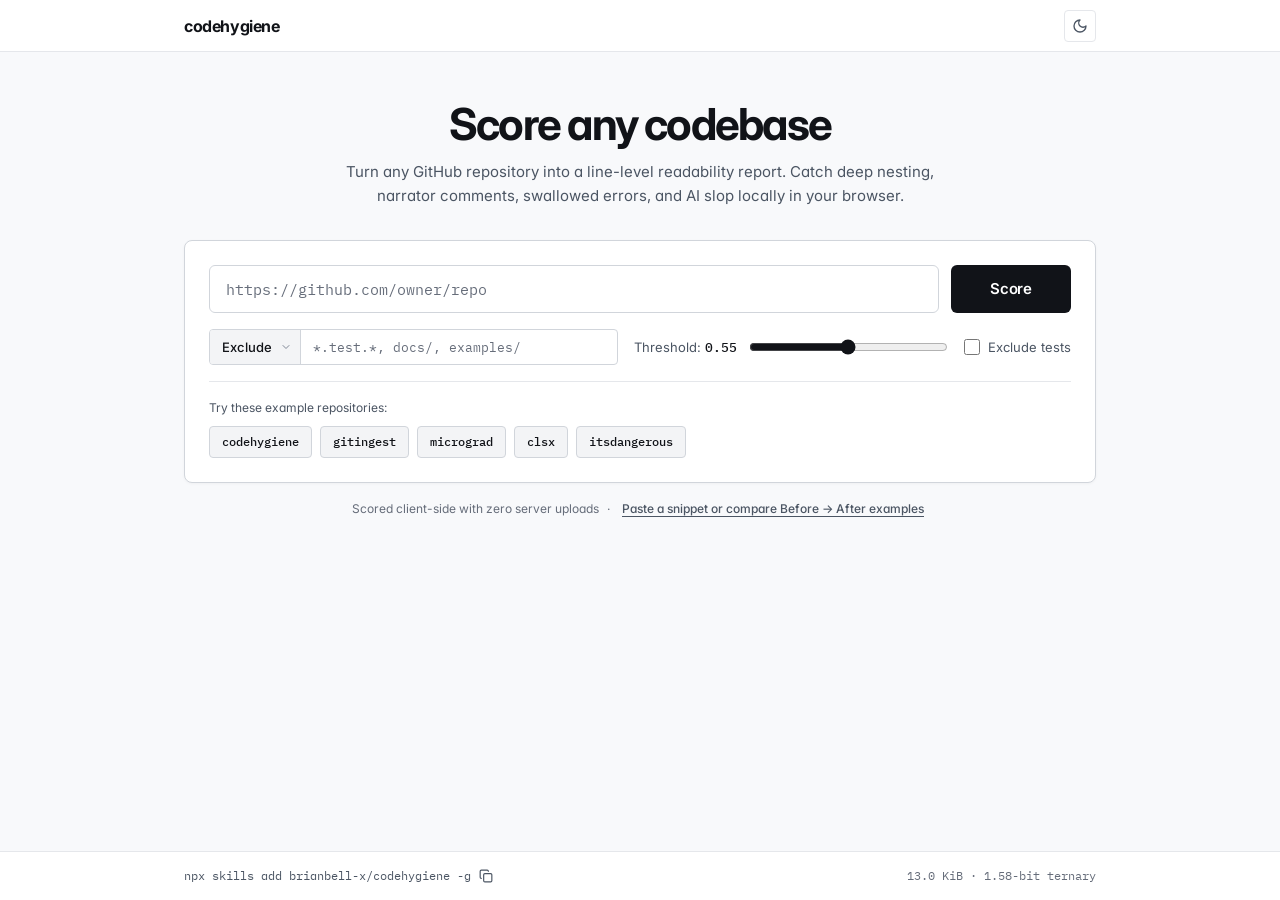
==== docs/index.html @ 423c7e1f "Compile v0.4 ternary circuits (13.0 KiB) and add GitHub Pages codebase scorer" ====
<!doctype html>
<html lang="en">
  <head>
    <meta charset="utf-8" />
    <meta name="viewport" content="width=device-width, initial-scale=1" />
    <meta name="color-scheme" content="light dark" />
    <title>codehygiene — Score any codebase</title>
    <meta
      name="description"
      content="Score any public GitHub repository or source file for readability and AI slop in your browser with a 13.0 KiB 1.58-bit ternary neural model."
    />
    <script>
      (function () {
        var saved = null;
        try {
          saved = localStorage.getItem("ch-theme");
        } catch (_) {}
        var dark =
          saved === "dark" ||
          (!saved && window.matchMedia("(prefers-color-scheme: dark)").matches);
        document.documentElement.setAttribute("data-theme", dark ? "dark" : "light");
        if (new URLSearchParams(window.location.search).get("repo")) {
          document.documentElement.setAttribute("data-boot-repo", "1");
        }
      })();
    </script>
    <link rel="preconnect" href="https://fonts.googleapis.com" />
    <link rel="preconnect" href="https://fonts.gstatic.com" crossorigin />
    <link
      href="https://fonts.googleapis.com/css2?family=IBM+Plex+Mono:wght@400;500&family=Inter:wght@400;500;600;700&display=swap"
      rel="stylesheet"
    />
    <link rel="stylesheet" href="./tokens.css" />
    <link rel="stylesheet" href="./styles.css" />
  </head>
  <body>
    <div class="page-shell">
      <header class="topbar">
        <div class="topbar-inner">
          <a
            class="wordmark-link"
            href="https://github.com/brianbell-x/codehygiene"
            target="_blank"
            rel="noopener noreferrer"
          >codehygiene</a>

          <button
            type="button"
            class="icon-btn"
            id="theme-toggle-btn"
            aria-label="Toggle color theme"
          >
            <svg
              class="icon-sun"
              width="16"
              height="16"
              viewBox="0 0 24 24"
              fill="none"
              stroke="currentColor"
              stroke-width="2"
              stroke-linecap="round"
              stroke-linejoin="round"
              aria-hidden="true"
            >
              <circle cx="12" cy="12" r="4"></circle>
              <path d="M12 2v2M12 20v2M4.93 4.93l1.41 1.41M17.66 17.66l1.41 1.41M2 12h2M20 12h2M6.34 17.66l-1.41 1.41M19.07 4.93l-1.41 1.41"></path>
            </svg>
            <svg
              class="icon-moon"
              width="16"
              height="16"
              viewBox="0 0 24 24"
              fill="none"
              stroke="currentColor"
              stroke-width="2"
              stroke-linecap="round"
              stroke-linejoin="round"
              aria-hidden="true"
            >
              <path d="M12 3a6 6 0 0 0 9 9 9 9 0 1 1-9-9Z"></path>
            </svg>
          </button>
        </div>
      </header>

      <main class="page-main">
        <section class="hero-section" id="hero-section">
          <h1 class="hero-title">Score any codebase</h1>
          <p class="hero-subtitle">
            Turn any GitHub repository into a line-level readability report. Catch deep
            nesting, narrator comments, swallowed errors, and AI slop locally in your browser.
          </p>
        </section>

        <section class="ingest-card" aria-label="Repository input">
          <form id="repo-form" role="search" novalidate>
            <div class="ingest-primary-row">
              <div class="repo-input-wrap">
                <input
                  type="text"
                  inputmode="url"
                  size="1"
                  class="repo-input"
                  id="repo-input"
                  placeholder="https://github.com/owner/repo"
                  aria-label="GitHub repository URL or owner/repo"
                  spellcheck="false"
                  autocapitalize="off"
                  autocomplete="off"
                  autocorrect="off"
                />
                <button
                  type="button"
                  class="input-clear-btn"
                  id="repo-clear-btn"
                  aria-label="Clear repository"
                  title="Clear repository"
                  hidden
                >
                  <svg
                    width="14"
                    height="14"
                    viewBox="0 0 24 24"
                    fill="none"
                    stroke="currentColor"
                    stroke-width="2"
                    stroke-linecap="round"
                    stroke-linejoin="round"
                    aria-hidden="true"
                  >
                    <path d="M18 6 6 18M6 6l12 12"></path>
                  </svg>
                </button>
              </div>

              <button type="submit" class="primary-btn" id="repo-submit-btn">
                Score
              </button>
            </div>

            <div class="ingest-options-row">
              <div class="pattern-group">
                <select
                  id="filter-mode"
                  class="pattern-select"
                  aria-label="Path filter mode"
                >
                  <option value="exclude">Exclude</option>
                  <option value="include">Include</option>
                </select>
                <input
                  type="text"
                  size="1"
                  id="filter-pattern"
                  class="pattern-input"
                  placeholder="*.test.*, docs/, examples/"
                  aria-label="Comma-separated glob or path patterns"
                  spellcheck="false"
                  autocapitalize="off"
                  autocomplete="off"
                />
              </div>

              <div class="threshold-group">
                <label for="threshold-range" class="option-label">
                  Threshold: <strong class="mono-strong" id="threshold-val">0.55</strong>
                </label>
                <input
                  type="range"
                  class="native-range"
                  id="threshold-range"
                  min="0.25"
                  max="0.85"
                  step="0.05"
                  value="0.55"
                />
              </div>

              <label class="inline-check" for="exclude-tests-check">
                <input type="checkbox" id="exclude-tests-check" />
                <span>Exclude tests</span>
              </label>
            </div>

            <div class="ingest-examples-row">
              <span class="examples-label">Try these example repositories:</span>
              <div class="examples-chips" id="example-repo-chips"></div>
            </div>

            <p class="repo-error" id="repo-error" role="alert" hidden></p>
          </form>

          <div class="card-progress" id="topbar-progress" hidden aria-hidden="true">
            <div class="card-progress-fill" id="topbar-progress-fill"></div>
          </div>
          <span class="sr-only" id="repo-live-region" aria-live="polite"></span>
        </section>

        <div class="helper-line" id="helper-line">
          <span>Scored client-side with zero server uploads</span>
          <span class="helper-sep" aria-hidden="true">·</span>
          <button type="button" class="text-link-btn" id="toggle-snippet-btn">
            Paste a snippet or compare Before → After examples
          </button>
        </div>

        <section
          class="results-card"
          id="repo-results-card"
          aria-label="Repository hygiene summary"
          hidden
        >
          <div class="results-top-grid">
            <div class="summary-col">
              <div class="section-head">
                <h2 class="section-title">Summary</h2>
                <a
                  id="repo-ext-link"
                  class="ext-repo-link"
                  href="https://github.com/brianbell-x/codehygiene"
                  target="_blank"
                  rel="noopener noreferrer"
                >owner/repo ↗</a>
              </div>

              <div class="summary-well">
                <div class="score-line">
                  <span class="score-num" id="repo-hero-score">—</span>
                  <span class="score-archetype" id="repo-meta-summary">—</span>
                </div>

                <div class="dims-grid" id="repo-subscores-body"></div>

                <div class="repo-kinds-section">
                  <div class="block-head">
                    <span class="block-title" id="repo-diag-heading">Issues by kind</span>
                  </div>
                  <div class="diag-list" id="repo-kind-list"></div>
                </div>
              </div>

              <div class="summary-actions">
                <button type="button" class="secondary-btn" id="copy-prompt-btn">
                  <span class="copy-icon-slot" aria-hidden="true">
                    <svg
                      class="icon-copy"
                      width="14"
                      height="14"
                      viewBox="0 0 24 24"
                      fill="none"
                      stroke="currentColor"
                      stroke-width="2"
                      stroke-linecap="round"
                      stroke-linejoin="round"
                    >
                      <rect width="14" height="14" x="8" y="8" rx="2" ry="2"></rect>
                      <path d="M4 16c-1.1 0-2-.9-2-2V4c0-1.1.9-2 2-2h10c1.1 0 2 .9 2 2"></path>
                    </svg>
                    <svg
                      class="icon-check"
                      width="14"
                      height="14"
                      viewBox="0 0 24 24"
                      fill="none"
                      stroke="currentColor"
                      stroke-width="2"
                      stroke-linecap="round"
                      stroke-linejoin="round"
                    >
                      <path d="M20 6 9 17l-5-5"></path>
                    </svg>
                  </span>
                  <span>Copy fix prompt</span>
                </button>

                <button type="button" class="secondary-btn" id="repo-share-btn">
                  <span class="copy-icon-slot" aria-hidden="true">
                    <svg
                      class="icon-copy"
                      width="14"
                      height="14"
                      viewBox="0 0 24 24"
                      fill="none"
                      stroke="currentColor"
                      stroke-width="2"
                      stroke-linecap="round"
                      stroke-linejoin="round"
                    >
                      <path d="M10 13a5 5 0 0 0 7.54.54l3-3a5 5 0 0 0-7.07-7.07l-1.72 1.71"></path>
                      <path d="M14 11a5 5 0 0 0-7.54-.54l-3 3a5 5 0 0 0 7.07 7.07l1.71-1.71"></path>
                    </svg>
                    <svg
                      class="icon-check"
                      width="14"
                      height="14"
                      viewBox="0 0 24 24"
                      fill="none"
                      stroke="currentColor"
                      stroke-width="2"
                      stroke-linecap="round"
                      stroke-linejoin="round"
                    >
                      <path d="M20 6 9 17l-5-5"></path>
                    </svg>
                  </span>
                  <span>Copy link</span>
                </button>
              </div>
            </div>

            <div class="files-col">
              <div class="section-head">
                <h2 class="section-title">Directory &amp; file scores</h2>
                <span class="section-meta" id="repo-files-meta">—</span>
              </div>

              <div class="files-well" id="repo-file-list"></div>
            </div>
          </div>
        </section>

        <section
          class="workbench-card"
          id="workbench-card"
          aria-label="Source file inspector"
          hidden
        >
          <div class="control-bar">
            <div class="example-cluster">
              <select
                class="example-select"
                id="example-select"
                aria-label="Active source file"
              ></select>
              <span class="file-score-pill" id="active-file-pill">0.00</span>
              <button type="button" class="ghost-btn reset-btn" id="reset-btn" hidden>
                Reset
              </button>
            </div>

            <div class="seg-track" id="example-tabs" role="tablist" aria-label="Code state">
              <button
                type="button"
                role="tab"
                aria-selected="true"
                class="seg-btn"
                id="tab-before"
                data-mode="before"
              >
                <span id="before-label">Before</span>
                <span class="seg-score" id="before-score-pill">0.00</span>
              </button>
              <button
                type="button"
                role="tab"
                aria-selected="false"
                class="seg-btn"
                id="tab-after"
                data-mode="after"
              >
                <span>After</span>
                <span class="seg-score" id="after-score-pill">0.00</span>
              </button>
              <button
                type="button"
                role="tab"
                aria-selected="false"
                class="seg-btn"
                id="tab-diff"
                data-mode="diff"
              >
                Diff
              </button>
            </div>

            <div class="issue-stepper" id="issue-stepper" hidden>
              <button
                type="button"
                class="ghost-btn"
                id="prev-issue-btn"
                aria-label="Previous issue (K)"
                title="Previous issue (K)"
              >
                ↑ Prev
              </button>
              <button
                type="button"
                class="ghost-btn"
                id="next-issue-btn"
                aria-label="Next issue (J)"
                title="Next issue (J)"
              >
                ↓ Next
              </button>
            </div>
          </div>

          <div class="workbench-grid">
            <div class="editor-pane">
              <div class="editor-well" id="editor-view">
                <div class="editor-gutter" id="editor-gutter" aria-hidden="true"></div>
                <div class="editor-stage">
                  <pre class="code-mirror" id="code-mirror" aria-hidden="true"></pre>
                  <textarea
                    class="code-input"
                    id="code-input"
                    aria-label="Source code editor"
                    placeholder="Paste Python, TypeScript, JS, Rust, Go, C/C++, Java, C#, Zig, or Lua..."
                    spellcheck="false"
                    autocapitalize="off"
                    autocomplete="off"
                    autocorrect="off"
                  ></textarea>
                </div>
              </div>

              <div class="diff-well" id="diff-view" hidden>
                <div class="diff-scroll" id="diff-body"></div>
              </div>
            </div>

            <aside class="inspector" aria-label="Line diagnostics">
              <div class="panel-block" id="snippet-score-block">
                <div class="score-line">
                  <span class="score-num" id="hero-score">—</span>
                  <span class="score-archetype" id="archetype-summary">—</span>
                </div>
                <div class="dims-grid snippet-dims" id="subscores-body"></div>
              </div>

              <div class="panel-block diag-block">
                <div class="block-head">
                  <span class="block-title" id="diag-count-text">Diagnostics</span>
                  <span class="key-hint" id="diag-hint-text">J/K</span>
                </div>
                <div class="diag-list" id="diag-list"></div>
              </div>

              <details class="fold-block" id="xray-details">
                <summary class="fold-summary">RL reward &amp; Circuit X-ray</summary>
                <div class="fold-body">
                  <label class="check-row" for="tests-checkbox">
                    <input type="checkbox" id="tests-checkbox" checked />
                    <span>Unit tests passing</span>
                  </label>
                  <div class="control-row">
                    <span class="control-label">RL reward</span>
                    <span class="mono-val" id="rl-reward-val">1.000</span>
                  </div>
                  <code class="formula-note">
                    tests ? 1 + 0.25 * 0.5 * (score + rl_hygiene) : 0
                  </code>

                  <div class="seg-track xray-tabs" role="tablist" aria-label="Circuit layer">
                    <button
                      type="button"
                      role="tab"
                      aria-selected="true"
                      class="seg-btn"
                      id="tab-mask"
                      data-xray="mask"
                    >
                      Block 0 mask
                    </button>
                    <button
                      type="button"
                      role="tab"
                      aria-selected="false"
                      class="seg-btn"
                      id="tab-probs"
                      data-xray="probs"
                    >
                      Block 3 probs
                    </button>
                  </div>
                  <div id="xray-body"></div>
                </div>
              </details>
            </aside>
          </div>
        </section>
      </main>

      <footer class="statusbar">
        <div class="statusbar-inner">
          <button
            type="button"
            class="install-cmd"
            id="copy-install-btn"
            aria-label="Copy npx skills install command"
          >
            <code>npx skills add brianbell-x/codehygiene -g</code>
            <span class="copy-icon-slot" aria-hidden="true">
              <svg
                class="icon-copy"
                width="14"
                height="14"
                viewBox="0 0 24 24"
                fill="none"
                stroke="currentColor"
                stroke-width="2"
                stroke-linecap="round"
                stroke-linejoin="round"
              >
                <rect width="14" height="14" x="8" y="8" rx="2" ry="2"></rect>
                <path d="M4 16c-1.1 0-2-.9-2-2V4c0-1.1.9-2 2-2h10c1.1 0 2 .9 2 2"></path>
              </svg>
              <svg
                class="icon-check"
                width="14"
                height="14"
                viewBox="0 0 24 24"
                fill="none"
                stroke="currentColor"
                stroke-width="2"
                stroke-linecap="round"
                stroke-linejoin="round"
              >
                <path d="M20 6 9 17l-5-5"></path>
              </svg>
            </span>
          </button>

          <span class="status-meta" id="model-meta-text">
            13.0 KiB · 1.58-bit ternary
          </span>
        </div>
      </footer>
    </div>

    <script type="module" src="./app.js"></script>
  </body>
</html>
---- docs/tokens.css ----
:root {
  color-scheme: light;

  /* Neutral Canvas, Elevated Card, Recessed Code Well */
  --bg-canvas: #f8f9fb;
  --bg-card: #ffffff;
  --bg-editor: #ffffff;
  --bg-subtle: #f3f4f6;
  --bg-hover: #e5e7eb;
  --bg-raised: #ffffff;
  --border: #e5e7eb;
  --border-strong: #d1d5db;

  /* Primary Action Button (Inverted Ink) */
  --btn-primary-bg: #111318;
  --btn-primary-hover: #262a33;
  --btn-primary-ink: #ffffff;

  /* Neutral Ink Hierarchy (WCAG AA >= 5.2:1) */
  --ink: #111318;
  --ink-secondary: #4b5563;
  --ink-muted: #666d7a;
  --ink-faint: #d1d5db;

  /* Single Semantic Red; Green Reserved for Diff Additions & Copy Checks */
  --red: #dc2626;
  --bg-error: rgba(220, 38, 38, 0.06);
  --border-error: rgba(220, 38, 38, 0.28);
  --bg-line-focus: rgba(17, 19, 24, 0.045);
  --bg-selection: rgba(17, 19, 24, 0.12);
  --bg-diff-del: rgba(220, 38, 38, 0.07);
  --bg-diff-del-word: rgba(220, 38, 38, 0.18);
  --bg-diff-add: rgba(22, 163, 74, 0.08);
  --bg-diff-add-word: rgba(22, 163, 74, 0.2);
  --green-diff: #15803d;

  --squiggle-wave: url("data:image/svg+xml,%3Csvg xmlns='http://www.w3.org/2000/svg' width='8' height='4' viewBox='0 0 8 4'%3E%3Cpath d='M0 3 Q2 0.6 4 3 T8 3' fill='none' stroke='%23dc2626' stroke-width='1.15' stroke-linecap='round'/%3E%3C/svg%3E");

  /* Two Type Families, Coherent Scale */
  --font-sans: "Inter", -apple-system, BlinkMacSystemFont, "Segoe UI", sans-serif;
  --font-mono: "IBM Plex Mono", ui-monospace, SFMono-Regular, Menlo, Consolas, monospace;

  --text-xs: 12px;
  --text-sm: 13px;
  --text-base: 15px;
  --text-score: 32px;
  --text-hero: 44px;

  --container-max: 960px;
  --radius-sm: 4px;
  --radius-md: 6px;
  --radius-lg: 8px;
  --shadow-card: 0 1px 3px rgba(17, 19, 24, 0.04);
  --shadow-seg: 0 1px 2px rgba(0, 0, 0, 0.06), 0 0 0 1px rgba(0, 0, 0, 0.05);
}

:root[data-theme="dark"] {
  color-scheme: dark;

  /* Deep Canvas, Stepped Card, Crisp Recessed Wells */
  --bg-canvas: #090b0e;
  --bg-card: #11141a;
  --bg-editor: #0c0e12;
  --bg-subtle: #171b22;
  --bg-hover: #20252f;
  --bg-raised: #272d38;
  --border: rgba(255, 255, 255, 0.085);
  --border-strong: rgba(255, 255, 255, 0.16);

  /* Primary Action Button (Inverted Crisp Light) */
  --btn-primary-bg: #eceef2;
  --btn-primary-hover: #ffffff;
  --btn-primary-ink: #0c0e12;

  /* Crisp Neutral Ink Hierarchy (WCAG AA >= 5.3:1) */
  --ink: #eceef2;
  --ink-secondary: #9ca3b0;
  --ink-muted: #7f8796;
  --ink-faint: #2c313c;

  --red: #f87171;
  --bg-error: rgba(248, 113, 113, 0.09);
  --border-error: rgba(248, 113, 113, 0.32);
  --bg-line-focus: rgba(255, 255, 255, 0.05);
  --bg-selection: rgba(255, 255, 255, 0.16);
  --bg-diff-del: rgba(248, 113, 113, 0.1);
  --bg-diff-del-word: rgba(248, 113, 113, 0.24);
  --bg-diff-add: rgba(74, 222, 128, 0.09);
  --bg-diff-add-word: rgba(74, 222, 128, 0.22);
  --green-diff: #4ade80;

  --squiggle-wave: url("data:image/svg+xml,%3Csvg xmlns='http://www.w3.org/2000/svg' width='8' height='4' viewBox='0 0 8 4'%3E%3Cpath d='M0 3 Q2 0.6 4 3 T8 3' fill='none' stroke='%23f87171' stroke-width='1.15' stroke-linecap='round'/%3E%3C/svg%3E");

  --shadow-card: 0 1px 3px rgba(0, 0, 0, 0.3);
  --shadow-seg: 0 1px 2px rgba(0, 0, 0, 0.35), 0 0 0 1px rgba(255, 255, 255, 0.08);
}
---- docs/styles.css ----
*,
*::before,
*::after {
  box-sizing: border-box;
  margin: 0;
  padding: 0;
}

[hidden] {
  display: none !important;
}

.sr-only {
  position: absolute;
  width: 1px;
  height: 1px;
  padding: 0;
  margin: -1px;
  overflow: hidden;
  clip: rect(0, 0, 0, 0);
  white-space: nowrap;
  border: 0;
}

:root {
  --code-size: var(--text-sm);
  --code-lh: 22px;
}

html,
body {
  width: 100%;
  max-width: 100%;
  min-height: 100dvh;
  background-color: var(--bg-canvas);
  color: var(--ink);
  font-family: var(--font-sans);
  font-size: var(--text-sm);
  line-height: 20px;
  font-feature-settings: "cv02" 1, "cv03" 1, "cv04" 1, "cv11" 1;
  -webkit-font-smoothing: antialiased;
  -moz-osx-font-smoothing: grayscale;
  overflow-x: hidden;
}

::selection {
  background-color: var(--bg-selection);
  color: var(--ink);
}

button,
input,
select,
textarea {
  font: inherit;
  color: inherit;
  touch-action: manipulation;
}

code,
pre,
kbd {
  font-family: var(--font-mono);
  font-variant-numeric: tabular-nums;
  font-feature-settings: "ss01" 1, "ss02" 1, "tnum" 1, "zero" 1;
}

:focus-visible {
  outline: none;
  box-shadow: 0 0 0 2px var(--bg-card), 0 0 0 4px var(--ink) !important;
}

.code-input:focus-visible {
  outline: none;
  box-shadow: inset 0 0 0 1px var(--border-strong) !important;
}

html[data-boot-repo="1"] #hero-section {
  display: none !important;
}

/* Page Shell */
.page-shell {
  min-height: 100dvh;
  display: flex;
  flex-direction: column;
}

/* Top Bar */
.topbar {
  height: 52px;
  border-bottom: 1px solid var(--border);
  background-color: var(--bg-card);
}

.topbar-inner {
  max-width: var(--container-max);
  height: 100%;
  margin: 0 auto;
  padding: 0 24px;
  display: flex;
  align-items: center;
  justify-content: space-between;
  gap: 12px;
}

.wordmark-link {
  display: inline-flex;
  align-items: center;
  min-height: 32px;
  font-size: 16px;
  font-weight: 700;
  letter-spacing: -0.025em;
  color: var(--ink);
  text-decoration: none;
  border-radius: var(--radius-sm);
}

.wordmark-link:hover {
  text-decoration: underline;
  text-underline-offset: 3px;
}

.icon-btn {
  width: 32px;
  height: 32px;
  border-radius: var(--radius-sm);
  border: 1px solid var(--border);
  background-color: transparent;
  color: var(--ink-secondary);
  display: inline-flex;
  align-items: center;
  justify-content: center;
  cursor: pointer;
  transition: background-color 120ms ease, color 120ms ease, border-color 120ms ease;
}

.icon-btn:hover {
  background-color: var(--bg-subtle);
  border-color: var(--border-strong);
  color: var(--ink);
}

:root[data-theme="dark"] .icon-moon {
  display: none;
}

:root:not([data-theme="dark"]) .icon-sun {
  display: none;
}

/* Centered Main Column */
.page-main {
  width: 100%;
  max-width: var(--container-max);
  margin: 0 auto;
  padding: 32px 24px 48px;
  flex: 1;
}

/* Hero Heading (Home State) */
.hero-section {
  text-align: center;
  max-width: 600px;
  margin: 16px auto 32px;
}

.hero-title {
  font-size: var(--text-hero);
  line-height: 48px;
  font-weight: 700;
  letter-spacing: -0.04em;
  color: var(--ink);
}

.hero-subtitle {
  margin-top: 12px;
  font-size: var(--text-base);
  line-height: 24px;
  color: var(--ink-secondary);
}

/* Gitingest-Style Input Card */
.ingest-card {
  position: relative;
  background-color: var(--bg-card);
  border: 1px solid var(--border-strong);
  border-radius: var(--radius-lg);
  box-shadow: var(--shadow-card);
  padding: 24px;
  overflow: hidden;
}

.ingest-primary-row {
  display: flex;
  align-items: stretch;
  gap: 12px;
}

.repo-input-wrap {
  position: relative;
  flex: 1 1 0;
  min-width: 0;
  height: 48px;
  display: flex;
  align-items: center;
  background-color: var(--bg-editor);
  border: 1px solid var(--border-strong);
  border-radius: var(--radius-md);
  transition: border-color 120ms ease, box-shadow 120ms ease;
}

.repo-input-wrap:focus-within {
  border-color: var(--ink);
}

.ingest-card.has-error .repo-input-wrap {
  border-color: var(--red);
}

.repo-input {
  flex: 1 1 0;
  width: 0;
  min-width: 0;
  height: 100%;
  padding: 0 16px;
  border: 0;
  background: transparent;
  font-family: var(--font-mono);
  font-size: var(--text-base);
  color: var(--ink);
}

.repo-input:focus-visible {
  box-shadow: none !important;
}

.repo-input::placeholder {
  color: var(--ink-muted);
}

.input-clear-btn {
  width: 32px;
  height: 32px;
  margin-right: 8px;
  border: 0;
  border-radius: var(--radius-sm);
  background: transparent;
  color: var(--ink-muted);
  display: inline-flex;
  align-items: center;
  justify-content: center;
  cursor: pointer;
  flex-shrink: 0;
}

.input-clear-btn:hover {
  background-color: var(--bg-subtle);
  color: var(--ink);
}

.primary-btn {
  height: 48px;
  min-width: 120px;
  padding: 0 24px;
  border: 1px solid transparent;
  border-radius: var(--radius-md);
  background-color: var(--btn-primary-bg);
  color: var(--btn-primary-ink);
  font-size: var(--text-base);
  font-weight: 600;
  letter-spacing: -0.01em;
  display: inline-flex;
  align-items: center;
  justify-content: center;
  cursor: pointer;
  flex-shrink: 0;
  font-variant-numeric: tabular-nums;
  transition: background-color 120ms ease, opacity 120ms ease;
}

.primary-btn:hover {
  background-color: var(--btn-primary-hover);
}

.primary-btn:disabled {
  opacity: 0.72;
  cursor: progress;
}

/* Filter & Threshold Options Row */
.ingest-options-row {
  margin-top: 16px;
  display: grid;
  grid-template-columns: minmax(0, 1.3fr) minmax(200px, 1fr) auto;
  gap: 16px;
  align-items: center;
}

.pattern-group {
  height: 36px;
  display: flex;
  align-items: stretch;
  border: 1px solid var(--border-strong);
  border-radius: var(--radius-sm);
  background-color: var(--bg-editor);
  overflow: hidden;
  min-width: 0;
}

.pattern-group:focus-within {
  border-color: var(--ink);
}

.pattern-select {
  height: 100%;
  padding: 0 28px 0 12px;
  border: 0;
  border-right: 1px solid var(--border-strong);
  background-color: var(--bg-subtle);
  color: var(--ink);
  font-size: var(--text-sm);
  font-weight: 500;
  cursor: pointer;
  appearance: none;
  background-image: url("data:image/svg+xml,%3Csvg xmlns='http://www.w3.org/2000/svg' width='12' height='12' viewBox='0 0 24 24' fill='none' stroke='%237f8796' stroke-width='2' stroke-linecap='round' stroke-linejoin='round'%3E%3Cpath d='m6 9 6 6 6-6'/%3E%3C/svg%3E");
  background-repeat: no-repeat;
  background-position: right 8px center;
  flex-shrink: 0;
}

.pattern-select:focus-visible,
.pattern-input:focus-visible {
  box-shadow: none !important;
}

.pattern-input {
  flex: 1 1 0;
  width: 0;
  min-width: 0;
  height: 100%;
  padding: 0 12px;
  border: 0;
  background: transparent;
  font-family: var(--font-mono);
  font-size: var(--text-sm);
  color: var(--ink);
}

.pattern-input::placeholder {
  color: var(--ink-muted);
}

.threshold-group {
  display: flex;
  align-items: center;
  gap: 12px;
  min-width: 0;
}

.option-label {
  font-size: var(--text-sm);
  color: var(--ink-secondary);
  white-space: nowrap;
}

.mono-strong {
  font-family: var(--font-mono);
  font-weight: 500;
  color: var(--ink);
  font-variant-numeric: tabular-nums;
}

.native-range {
  flex: 1;
  min-width: 80px;
  height: 28px;
  accent-color: var(--ink);
  cursor: pointer;
}

.inline-check {
  min-height: 36px;
  display: inline-flex;
  align-items: center;
  gap: 8px;
  font-size: var(--text-sm);
  color: var(--ink-secondary);
  cursor: pointer;
  user-select: none;
  white-space: nowrap;
}

.inline-check input[type="checkbox"] {
  width: 16px;
  height: 16px;
  accent-color: var(--ink);
  cursor: pointer;
}

/* Example Repositories Row */
.ingest-examples-row {
  margin-top: 16px;
  padding-top: 16px;
  border-top: 1px solid var(--border);
}

.examples-label {
  display: block;
  font-size: var(--text-xs);
  color: var(--ink-secondary);
  margin-bottom: 8px;
}

.examples-chips {
  display: flex;
  flex-wrap: wrap;
  gap: 8px;
}

.example-chip {
  height: 32px;
  padding: 0 12px;
  border: 1px solid var(--border-strong);
  border-radius: var(--radius-sm);
  background-color: var(--bg-subtle);
  color: var(--ink);
  font-family: var(--font-mono);
  font-size: var(--text-xs);
  font-weight: 500;
  display: inline-flex;
  align-items: center;
  cursor: pointer;
  transition: background-color 120ms ease, border-color 120ms ease;
}

.example-chip:hover {
  background-color: var(--bg-hover);
  border-color: var(--ink-muted);
}

.example-chip.is-active {
  background-color: var(--bg-raised);
  border-color: var(--ink);
}

.repo-error {
  margin-top: 12px;
  padding: 8px 12px;
  border-radius: var(--radius-sm);
  border: 1px solid var(--border-error);
  background-color: var(--bg-error);
  color: var(--red);
  font-size: var(--text-sm);
}

.card-progress {
  position: absolute;
  left: 0;
  right: 0;
  bottom: 0;
  height: 2px;
  background-color: transparent;
  overflow: hidden;
}

.card-progress-fill {
  height: 100%;
  width: 15%;
  background-color: var(--ink);
  transition: width 160ms ease;
}

/* Below-Card Helper Line */
.helper-line {
  margin-top: 12px;
  display: flex;
  flex-wrap: wrap;
  align-items: center;
  justify-content: center;
  gap: 8px;
  font-size: var(--text-xs);
  color: var(--ink-muted);
  text-align: center;
}

.text-link-btn {
  min-height: 28px;
  padding: 0 4px;
  border: 0;
  border-radius: var(--radius-sm);
  background: transparent;
  color: var(--ink-secondary);
  font-size: var(--text-xs);
  font-weight: 500;
  text-decoration: underline;
  text-underline-offset: 3px;
  cursor: pointer;
}

.text-link-btn:hover {
  color: var(--ink);
}

/* Results Card: Summary + Directory & File Scores */
.results-card {
  margin-top: 24px;
  background-color: var(--bg-card);
  border: 1px solid var(--border-strong);
  border-radius: var(--radius-lg);
  box-shadow: var(--shadow-card);
  padding: 24px;
}

.results-top-grid {
  display: grid;
  grid-template-columns: 340px minmax(0, 1fr);
  gap: 24px;
  align-items: stretch;
}

.summary-col,
.files-col {
  display: flex;
  flex-direction: column;
  gap: 12px;
  min-width: 0;
}

.section-head {
  min-height: 24px;
  display: flex;
  align-items: center;
  justify-content: space-between;
  gap: 8px;
}

.section-title {
  font-size: var(--text-base);
  font-weight: 600;
  letter-spacing: -0.015em;
  color: var(--ink);
}

.section-meta,
.ext-repo-link {
  font-family: var(--font-mono);
  font-size: var(--text-xs);
  color: var(--ink-muted);
  font-variant-numeric: tabular-nums;
}

.ext-repo-link {
  min-height: 24px;
  display: inline-flex;
  align-items: center;
  text-decoration: none;
  border-radius: var(--radius-sm);
}

.ext-repo-link:hover {
  color: var(--ink);
  text-decoration: underline;
  text-underline-offset: 3px;
}

.summary-well {
  flex: 1;
  padding: 16px;
  border: 1px solid var(--border);
  border-radius: var(--radius-md);
  background-color: var(--bg-editor);
  display: flex;
  flex-direction: column;
  gap: 16px;
}

.score-line {
  display: flex;
  align-items: baseline;
  justify-content: space-between;
  gap: 12px;
}

.score-num {
  font-family: var(--font-sans);
  font-size: var(--text-score);
  font-weight: 600;
  line-height: 36px;
  letter-spacing: -0.03em;
  font-variant-numeric: tabular-nums;
  color: var(--ink);
}

.score-num.is-low {
  color: var(--red);
}

.score-arrow {
  color: var(--ink-muted);
  font-weight: 400;
  margin: 0 4px;
}

.score-archetype {
  font-size: var(--text-xs);
  font-weight: 500;
  color: var(--ink-secondary);
  text-align: right;
  font-variant-numeric: tabular-nums;
}

.dims-grid {
  display: grid;
  grid-template-columns: 1fr 1fr;
  gap: 8px 16px;
}

.snippet-dims {
  margin-top: 12px;
}

.dim-cell {
  display: flex;
  align-items: center;
  justify-content: space-between;
  gap: 8px;
}

.dim-name {
  font-size: var(--text-xs);
  color: var(--ink-secondary);
  white-space: nowrap;
}

.pips {
  display: inline-flex;
  gap: 3px;
  flex-shrink: 0;
}

.pip {
  width: 8px;
  height: 4px;
  border-radius: 1px;
  background-color: var(--ink-faint);
}

.pip.pip-on {
  background-color: var(--ink);
}

.pip.pip-bad {
  background-color: var(--red);
}

.repo-kinds-section {
  padding-top: 12px;
  border-top: 1px solid var(--border);
}

.block-head {
  display: flex;
  align-items: center;
  justify-content: space-between;
  margin-bottom: 8px;
}

.block-title {
  font-size: var(--text-xs);
  font-weight: 500;
  color: var(--ink-secondary);
}

.key-hint {
  font-family: var(--font-mono);
  font-size: var(--text-xs);
  color: var(--ink-muted);
}

.summary-actions {
  display: flex;
  flex-wrap: wrap;
  gap: 8px;
}

.secondary-btn {
  height: 36px;
  padding: 0 12px;
  border: 1px solid var(--border-strong);
  border-radius: var(--radius-sm);
  background-color: var(--bg-subtle);
  color: var(--ink);
  font-size: var(--text-xs);
  font-weight: 500;
  display: inline-flex;
  align-items: center;
  gap: 8px;
  cursor: pointer;
  transition: background-color 120ms ease, border-color 120ms ease;
}

.secondary-btn:hover {
  background-color: var(--bg-hover);
  border-color: var(--ink-muted);
}

/* Directory & File Scores List */
.files-well {
  flex: 1;
  min-height: 280px;
  max-height: 420px;
  overflow-y: auto;
  border: 1px solid var(--border);
  border-radius: var(--radius-md);
  background-color: var(--bg-editor);
  padding: 4px 0;
}

.repo-row {
  width: 100%;
  min-height: 32px;
  padding: 0 12px 0 0;
  border: 0;
  background: transparent;
  color: var(--ink);
  display: grid;
  grid-template-columns: 56px minmax(0, 1fr) auto;
  align-items: center;
  gap: 8px;
  text-align: left;
  cursor: pointer;
  transition: background-color 100ms ease;
}

.repo-row:hover,
.repo-row.is-roving {
  background-color: var(--bg-subtle);
}

.repo-row.is-active {
  background-color: var(--bg-line-focus);
  box-shadow: inset 2px 0 0 var(--ink);
}

.repo-row.is-kind-match {
  background-color: var(--bg-line-focus);
}

.repo-row-gutter {
  position: relative;
  padding-right: 8px;
  text-align: right;
  font-family: var(--font-mono);
  font-size: var(--text-xs);
  font-variant-numeric: tabular-nums;
  color: var(--ink-muted);
}

.repo-row.has-issue .repo-row-gutter {
  color: var(--red);
  font-weight: 500;
}

.repo-row.has-issue .repo-row-gutter::before {
  content: "";
  position: absolute;
  left: 10px;
  top: 50%;
  width: 4px;
  height: 4px;
  margin-top: -2px;
  border-radius: 50%;
  background-color: var(--red);
}

.repo-row-path {
  min-width: 0;
  display: flex;
  align-items: baseline;
  gap: 6px;
  overflow: hidden;
  white-space: nowrap;
  text-overflow: ellipsis;
}

.repo-file-base {
  font-family: var(--font-mono);
  font-size: var(--text-sm);
  color: var(--ink);
  flex-shrink: 0;
}

.repo-row.has-issue .repo-file-base {
  font-weight: 500;
}

.repo-file-dir {
  font-family: var(--font-mono);
  font-size: var(--text-xs);
  color: var(--ink-muted);
  overflow: hidden;
  text-overflow: ellipsis;
}

.repo-file-edited {
  font-size: var(--text-xs);
  color: var(--ink-secondary);
  padding: 0 4px;
  border-radius: var(--radius-sm);
  background-color: var(--bg-subtle);
  flex-shrink: 0;
}

.repo-row-right {
  display: inline-flex;
  align-items: center;
  gap: 12px;
  flex-shrink: 0;
}

.repo-row-kinds {
  font-size: var(--text-xs);
  color: var(--ink-muted);
}

.repo-row-issues {
  min-width: 60px;
  text-align: right;
  font-family: var(--font-mono);
  font-size: var(--text-xs);
  font-variant-numeric: tabular-nums;
  color: var(--ink-secondary);
}

.repo-gap-row {
  height: 28px;
  padding-left: 56px;
  display: flex;
  align-items: center;
  font-size: var(--text-xs);
  color: var(--ink-muted);
  background-color: var(--bg-subtle);
  border-top: 1px solid var(--border);
  border-bottom: 1px solid var(--border);
  margin: 4px 0;
}

.repo-empty-filter {
  padding: 24px 16px;
  text-align: center;
  color: var(--ink-muted);
  font-size: var(--text-sm);
}

/* Source File Workbench Card */
.workbench-card {
  margin-top: 24px;
  background-color: var(--bg-card);
  border: 1px solid var(--border-strong);
  border-radius: var(--radius-lg);
  box-shadow: var(--shadow-card);
  overflow: hidden;
}

.control-bar {
  min-height: 44px;
  padding: 6px 16px;
  border-bottom: 1px solid var(--border);
  display: flex;
  align-items: center;
  justify-content: space-between;
  gap: 12px;
  flex-wrap: nowrap;
}

.example-cluster {
  display: flex;
  align-items: center;
  gap: 8px;
  min-width: 0;
  flex: 1 1 auto;
}

.example-select {
  height: 32px;
  max-width: 340px;
  min-width: 0;
  width: 100%;
  padding: 0 28px 0 10px;
  border-radius: var(--radius-sm);
  border: 1px solid var(--border-strong);
  background-color: var(--bg-subtle);
  color: var(--ink);
  font-family: var(--font-mono);
  font-size: var(--text-xs);
  font-weight: 500;
  cursor: pointer;
  appearance: none;
  overflow: hidden;
  text-overflow: ellipsis;
  white-space: nowrap;
  background-image: url("data:image/svg+xml,%3Csvg xmlns='http://www.w3.org/2000/svg' width='12' height='12' viewBox='0 0 24 24' fill='none' stroke='%237f8796' stroke-width='2' stroke-linecap='round' stroke-linejoin='round'%3E%3Cpath d='m6 9 6 6 6-6'/%3E%3C/svg%3E");
  background-repeat: no-repeat;
  background-position: right 8px center;
}

.example-select:hover {
  background-color: var(--bg-hover);
}

.file-score-pill {
  height: 28px;
  padding: 0 8px;
  border-radius: var(--radius-sm);
  background-color: var(--bg-subtle);
  font-family: var(--font-mono);
  font-size: var(--text-xs);
  font-weight: 500;
  font-variant-numeric: tabular-nums;
  color: var(--ink);
  display: inline-flex;
  align-items: center;
  flex-shrink: 0;
}

.file-score-pill.is-low {
  color: var(--red);
}

.ghost-btn {
  height: 32px;
  padding: 0 10px;
  border-radius: var(--radius-sm);
  border: 1px solid var(--border);
  background-color: transparent;
  color: var(--ink-secondary);
  font-size: var(--text-xs);
  font-weight: 500;
  display: inline-flex;
  align-items: center;
  justify-content: center;
  cursor: pointer;
  flex-shrink: 0;
  transition: background-color 120ms ease, color 120ms ease;
}

.ghost-btn:hover {
  background-color: var(--bg-subtle);
  color: var(--ink);
}

.issue-stepper {
  display: inline-flex;
  align-items: center;
  gap: 6px;
  flex-shrink: 0;
}

/* Segmented Switcher */
.seg-track {
  display: inline-flex;
  align-items: center;
  padding: 2px;
  border-radius: var(--radius-md);
  background-color: var(--bg-subtle);
  gap: 2px;
  flex-shrink: 0;
}

.seg-btn {
  height: 28px;
  padding: 0 10px;
  border: 0;
  border-radius: var(--radius-sm);
  background: transparent;
  color: var(--ink-secondary);
  font-size: var(--text-xs);
  font-weight: 500;
  display: inline-flex;
  align-items: center;
  gap: 6px;
  cursor: pointer;
  white-space: nowrap;
}

.seg-btn:hover {
  color: var(--ink);
}

.seg-btn[aria-selected="true"] {
  background-color: var(--bg-raised);
  color: var(--ink);
  box-shadow: var(--shadow-seg);
}

.seg-score {
  font-family: var(--font-mono);
  font-size: var(--text-xs);
  font-variant-numeric: tabular-nums;
  color: var(--ink-muted);
}

.seg-btn[aria-selected="true"] .seg-score {
  color: var(--ink);
}

/* Workbench Split */
.workbench-grid {
  display: grid;
  grid-template-columns: minmax(0, 1fr) 300px;
  min-height: 360px;
}

.editor-pane {
  min-width: 0;
  background-color: var(--bg-editor);
  display: flex;
  flex-direction: column;
}

.editor-well {
  flex: 1;
  min-height: 340px;
  max-height: 560px;
  overflow: auto;
  display: grid;
  grid-template-columns: 48px minmax(0, 1fr);
  align-items: start;
  padding: 12px 0 20px;
}

.editor-gutter {
  user-select: none;
  padding-right: 12px;
  text-align: right;
  font-family: var(--font-mono);
  font-size: var(--text-xs);
  line-height: var(--code-lh);
  color: var(--ink-muted);
  font-variant-numeric: tabular-nums;
}

.gutter-line {
  position: relative;
  height: var(--code-lh);
}

.gutter-line.has-issue {
  color: var(--red);
  font-weight: 500;
}

.gutter-line.has-issue::before {
  content: "";
  position: absolute;
  left: 8px;
  top: 50%;
  width: 4px;
  height: 4px;
  margin-top: -2px;
  border-radius: 50%;
  background-color: var(--red);
}

.editor-stage {
  position: relative;
  min-width: 0;
  display: grid;
}

.code-mirror,
.code-input {
  grid-area: 1 / 1;
  margin: 0;
  padding: 0 16px 0 4px;
  width: 100%;
  min-height: 300px;
  font-family: var(--font-mono);
  font-size: var(--code-size);
  line-height: var(--code-lh);
  tab-size: 2;
  white-space: pre;
  border: 0;
  letter-spacing: 0;
  font-variant-ligatures: none;
}

.code-mirror {
  pointer-events: none;
  color: var(--ink);
  z-index: 1;
}

.code-input {
  background: transparent;
  color: transparent;
  caret-color: var(--ink);
  resize: none;
  overflow: hidden;
  z-index: 2;
}

.code-input::placeholder {
  color: var(--ink-muted);
}

.mirror-line {
  min-height: var(--code-lh);
  margin-left: -4px;
  padding-left: 4px;
  margin-right: -16px;
  padding-right: 16px;
}

.mirror-line.active-focus {
  background-color: var(--bg-line-focus);
  box-shadow: inset 2px 0 0 var(--red);
}

.tok-comm {
  color: var(--ink-muted);
}

.tok-str {
  color: var(--ink-secondary);
}

.squiggle-span {
  background-image: var(--squiggle-wave);
  background-repeat: repeat-x;
  background-position: 0 100%;
  padding-bottom: 2px;
}

/* Diff View */
.diff-well {
  flex: 1;
  min-height: 340px;
  max-height: 560px;
  overflow: auto;
  padding: 8px 0 16px;
}

.diff-scroll {
  min-width: max-content;
}

.diff-row {
  display: grid;
  grid-template-columns: 36px 36px 20px minmax(0, 1fr);
  font-family: var(--font-mono);
  font-size: var(--code-size);
  line-height: var(--code-lh);
  padding-right: 16px;
}

.diff-num {
  text-align: right;
  padding-right: 6px;
  font-size: var(--text-xs);
  color: var(--ink-muted);
  user-select: none;
}

.diff-sigil {
  text-align: center;
  color: var(--ink-muted);
  user-select: none;
}

.diff-code {
  white-space: pre;
}

.diff-row-del {
  background-color: var(--bg-diff-del);
}

.diff-sigil-del {
  color: var(--red);
}

.diff-word-del {
  background-color: var(--bg-diff-del-word);
  border-radius: 2px;
}

.diff-row-add {
  background-color: var(--bg-diff-add);
}

.diff-sigil-add {
  color: var(--green-diff);
}

.diff-word-add {
  background-color: var(--bg-diff-add-word);
  border-radius: 2px;
}

.diff-gap-row {
  padding: 4px 16px 4px 92px;
  font-size: var(--text-xs);
  color: var(--ink-muted);
  background-color: var(--bg-subtle);
  margin: 4px 0;
}

.diff-empty {
  padding: 24px 16px;
  color: var(--ink-muted);
}

/* Side Inspector Inside Workbench */
.inspector {
  border-left: 1px solid var(--border);
  background-color: var(--bg-card);
  display: flex;
  flex-direction: column;
  max-height: 560px;
  overflow-y: auto;
}

.panel-block {
  padding: 16px;
  border-bottom: 1px solid var(--border);
}

.diag-list {
  display: flex;
  flex-direction: column;
  gap: 4px;
}

.diag-row {
  width: 100%;
  padding: 8px;
  margin: 0 -8px;
  width: calc(100% + 16px);
  border: 0;
  border-radius: var(--radius-sm);
  background: transparent;
  text-align: left;
  display: flex;
  flex-direction: column;
  gap: 2px;
  cursor: pointer;
  transition: background-color 100ms ease;
}

.diag-row:hover,
.diag-row.is-roving {
  background-color: var(--bg-subtle);
}

.diag-top {
  display: flex;
  align-items: center;
  justify-content: space-between;
  gap: 8px;
}

.diag-kind-wrap {
  display: inline-flex;
  align-items: center;
  gap: 6px;
  min-width: 0;
}

.diag-dot {
  width: 5px;
  height: 5px;
  border-radius: 50%;
  background-color: var(--red);
  flex-shrink: 0;
}

.diag-kind {
  font-size: var(--text-sm);
  font-weight: 500;
  color: var(--ink);
}

.diag-meta {
  display: inline-flex;
  align-items: center;
  gap: 6px;
  font-family: var(--font-mono);
  font-size: var(--text-xs);
  color: var(--ink-muted);
  font-variant-numeric: tabular-nums;
  flex-shrink: 0;
}

.diag-hint-copy {
  padding-left: 11px;
  font-size: var(--text-xs);
  line-height: 16px;
  color: var(--ink-secondary);
}

.diag-empty {
  padding: 4px 0;
  font-size: var(--text-xs);
  color: var(--ink-muted);
}

/* Collapsible Fold Block */
.fold-block {
  border-bottom: 1px solid var(--border);
}

.fold-summary {
  min-height: 40px;
  padding: 0 16px;
  list-style: none;
  display: flex;
  align-items: center;
  justify-content: space-between;
  font-size: var(--text-xs);
  font-weight: 500;
  color: var(--ink-secondary);
  cursor: pointer;
  user-select: none;
}

.fold-summary::-webkit-details-marker {
  display: none;
}

.fold-summary::after {
  content: "+";
  font-family: var(--font-mono);
  color: var(--ink-muted);
}

.fold-block[open] .fold-summary::after {
  content: "−";
}

.fold-summary:hover {
  background-color: var(--bg-subtle);
  color: var(--ink);
}

.fold-body {
  padding: 4px 16px 16px;
  display: flex;
  flex-direction: column;
  gap: 10px;
}

.check-row {
  display: flex;
  align-items: center;
  gap: 8px;
  font-size: var(--text-xs);
  color: var(--ink-secondary);
  cursor: pointer;
}

.control-row {
  display: flex;
  align-items: center;
  justify-content: space-between;
}

.control-label {
  font-size: var(--text-xs);
  color: var(--ink-secondary);
}

.mono-val {
  font-family: var(--font-mono);
  font-size: var(--text-xs);
  color: var(--ink);
}

.formula-note {
  display: block;
  padding: 6px 8px;
  border-radius: var(--radius-sm);
  background-color: var(--bg-subtle);
  font-size: 11px;
  color: var(--ink-muted);
  overflow-x: auto;
}

.xray-tabs {
  width: 100%;
}

.xray-tabs .seg-btn {
  flex: 1;
  justify-content: center;
}

.xray-note {
  font-size: var(--text-xs);
  color: var(--ink-muted);
  margin-bottom: 6px;
}

.mask-grid-view {
  max-height: 220px;
  overflow: auto;
  padding: 8px;
  border-radius: var(--radius-sm);
  background-color: var(--bg-editor);
  border: 1px solid var(--border);
  font-family: var(--font-mono);
  font-size: 11px;
  line-height: 16px;
}

.mask-row {
  display: flex;
  gap: 8px;
  white-space: pre;
}

.mask-ln {
  color: var(--ink-muted);
}

.mc-pad {
  color: var(--ink-faint);
}

.mc-ind {
  color: var(--ink-muted);
}

.mc-code {
  color: var(--ink);
}

.mc-str {
  color: var(--ink-secondary);
}

.mc-comm {
  color: var(--red);
}

.prob-table {
  width: 100%;
  border-collapse: collapse;
  font-variant-numeric: tabular-nums;
}

.prob-table th,
.prob-table td {
  padding: 2px 4px;
  text-align: right;
}

.prob-table th:first-child,
.prob-table td:first-child {
  text-align: left;
}

.prob-hot {
  color: var(--red);
  font-weight: 500;
}

/* Copy Icon Swap */
.copy-icon-slot {
  display: inline-flex;
  align-items: center;
  justify-content: center;
  width: 14px;
  height: 14px;
  flex-shrink: 0;
}

.copy-icon-slot .icon-check {
  display: none;
  color: var(--green-diff);
}

.is-copied .copy-icon-slot .icon-copy {
  display: none;
}

.is-copied .copy-icon-slot .icon-check {
  display: block;
}

/* Footer Status Bar */
.statusbar {
  border-top: 1px solid var(--border);
  background-color: var(--bg-card);
  margin-top: auto;
}

.statusbar-inner {
  max-width: var(--container-max);
  min-height: 44px;
  margin: 0 auto;
  padding: 8px 24px;
  display: flex;
  align-items: center;
  justify-content: space-between;
  gap: 12px;
  flex-wrap: wrap;
}

.install-cmd {
  min-height: 32px;
  padding: 0 8px;
  margin-left: -8px;
  border: 0;
  border-radius: var(--radius-sm);
  background: transparent;
  color: var(--ink-secondary);
  display: inline-flex;
  align-items: center;
  gap: 8px;
  font-size: var(--text-xs);
  cursor: pointer;
  transition: background-color 120ms ease, color 120ms ease;
}

.install-cmd:hover {
  background-color: var(--bg-subtle);
  color: var(--ink);
}

.status-meta {
  font-family: var(--font-mono);
  font-size: var(--text-xs);
  color: var(--ink-muted);
  font-variant-numeric: tabular-nums;
}

/* Responsive Breakpoints */
@media (max-width: 820px) {
  .results-top-grid {
    grid-template-columns: 1fr;
  }

  .workbench-grid {
    grid-template-columns: 1fr;
  }

  .inspector {
    border-left: 0;
    border-top: 1px solid var(--border);
    max-height: none;
  }

  .repo-row-kinds {
    display: none;
  }
}

@media (max-width: 760px) {
  .ingest-options-row {
    grid-template-columns: 1fr;
    gap: 12px;
  }
}

@media (max-width: 560px) {
  .topbar-inner,
  .page-main,
  .statusbar-inner {
    padding-left: 16px;
    padding-right: 16px;
  }

  .page-main {
    padding-top: 20px;
    padding-bottom: 32px;
  }

  .hero-section {
    margin: 8px auto 20px;
  }

  .hero-title {
    font-size: 32px;
    line-height: 36px;
  }

  .hero-subtitle {
    font-size: 14px;
    line-height: 22px;
  }

  .ingest-card,
  .results-card {
    padding: 16px;
  }

  .ingest-primary-row {
    flex-direction: column;
    gap: 8px;
  }

  .repo-input-wrap,
  .primary-btn {
    width: 100%;
    flex: none;
  }

  .control-bar {
    flex-wrap: wrap;
  }

  .example-select {
    max-width: none;
  }

  .helper-line {
    flex-direction: column;
    gap: 2px;
  }

  .helper-sep {
    display: none;
  }
}

@media (pointer: coarse) {
  :root {
    --code-size: 16px;
    --code-lh: 24px;
  }

  .repo-input,
  .pattern-input,
  .pattern-select,
  .example-select {
    font-size: 16px;
  }

  .example-chip,
  .secondary-btn,
  .ghost-btn,
  .repo-row,
  .native-range {
    min-height: 36px;
  }
}

@media (prefers-reduced-motion: reduce) {
  *,
  *::before,
  *::after {
    transition-duration: 0.01ms !important;
    animation-duration: 0.01ms !important;
  }
}
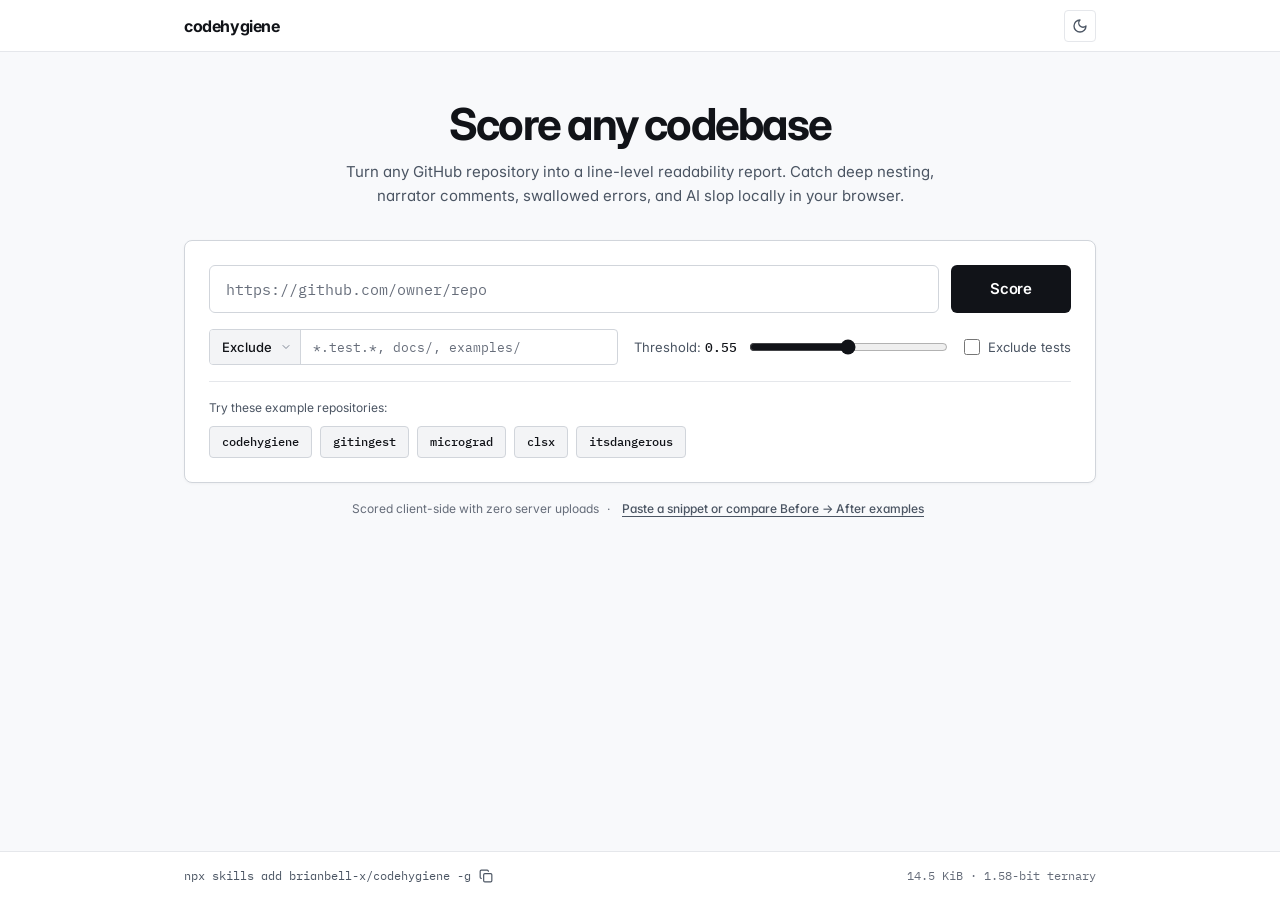
==== commit e5d25f48: "Compile v0.5.0 ternary circuits, add held-out benchmarks, and fix RL/gate holes" ====
--- a/docs/index.html
+++ b/docs/index.html
@@ -7,7 +7,7 @@
     <title>codehygiene — Score any codebase</title>
     <meta
       name="description"
-      content="Score any public GitHub repository or source file for readability and AI slop in your browser with a 13.0 KiB 1.58-bit ternary neural model."
+      content="Score any public GitHub repository or source file for readability and AI slop in your browser with a 14.5 KiB 1.58-bit ternary neural model."
     />
     <script>
       (function () {
@@ -448,7 +448,7 @@
                     <span class="mono-val" id="rl-reward-val">1.000</span>
                   </div>
                   <code class="formula-note">
-                    tests ? 1 + 0.25 * 0.5 * (score + rl_hygiene) : 0
+                    tests ? 1 + 0.25 * blend / (1 + 1.5 * squiggles) : 0
                   </code>
 
                   <div class="seg-track xray-tabs" role="tablist" aria-label="Circuit layer">
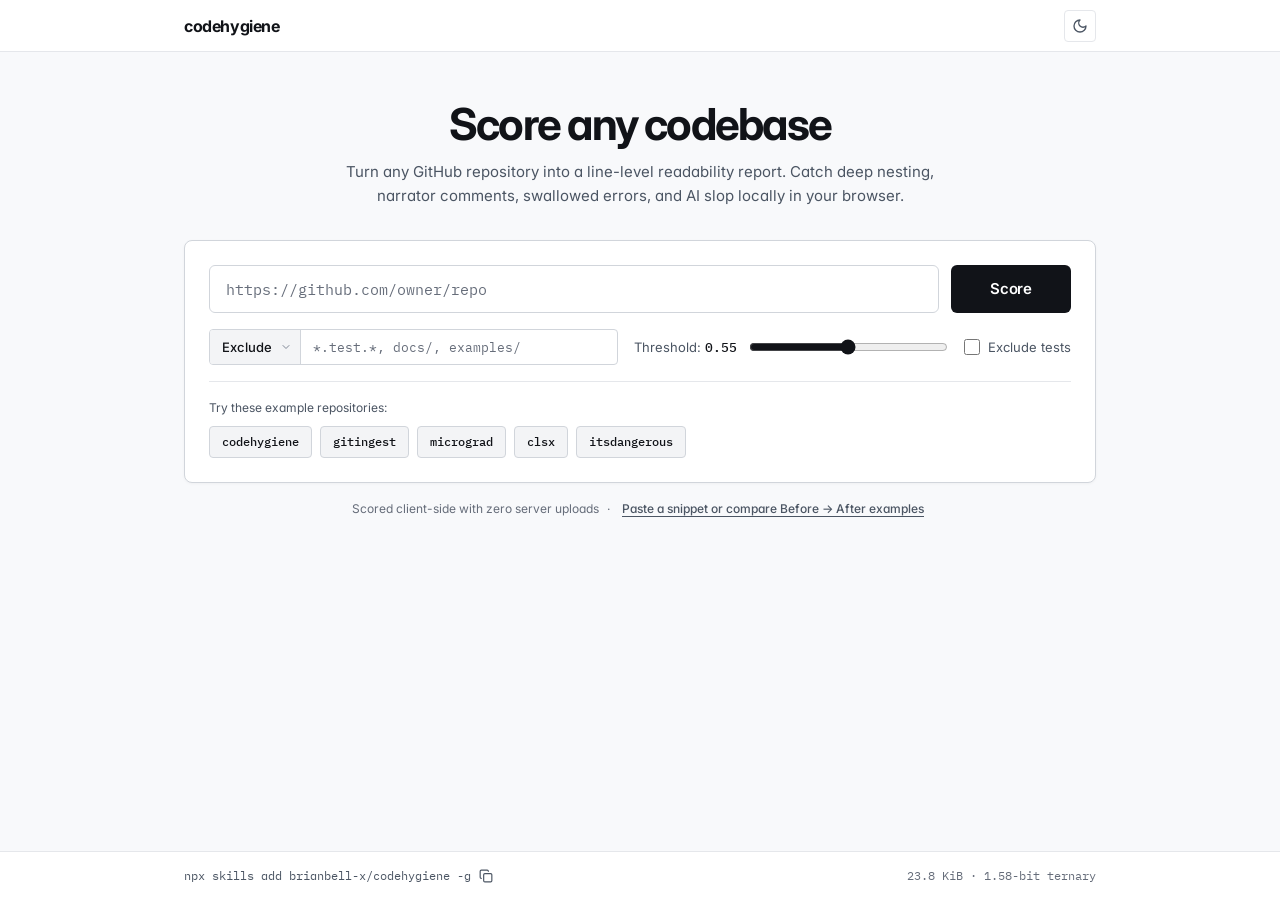
==== commit 818aa046: "Compile v0.6.0 polyglot & structural-friction circuits, calibrated pooling, and 20-lang eval - Block" ====
--- a/docs/index.html
+++ b/docs/index.html
@@ -7,7 +7,7 @@
     <title>codehygiene — Score any codebase</title>
     <meta
       name="description"
-      content="Score any public GitHub repository or source file for readability and AI slop in your browser with a 14.5 KiB 1.58-bit ternary neural model."
+      content="Score any public GitHub repository or source file for readability and AI slop in your browser with a 23.8 KiB 1.58-bit ternary neural model."
     />
     <script>
       (function () {
@@ -448,7 +448,7 @@
                     <span class="mono-val" id="rl-reward-val">1.000</span>
                   </div>
                   <code class="formula-note">
-                    tests ? 1 + 0.25 * blend / (1 + 1.5 * squiggles) : 0
+                    tests ? 1 + 0.25 * blend / (1 + 1.5 * load^0.85) : 0
                   </code>
 
                   <div class="seg-track xray-tabs" role="tablist" aria-label="Circuit layer">
@@ -522,7 +522,7 @@
           </button>
 
           <span class="status-meta" id="model-meta-text">
-            13.0 KiB · 1.58-bit ternary
+            23.8 KiB · 1.58-bit ternary
           </span>
         </div>
       </footer>
